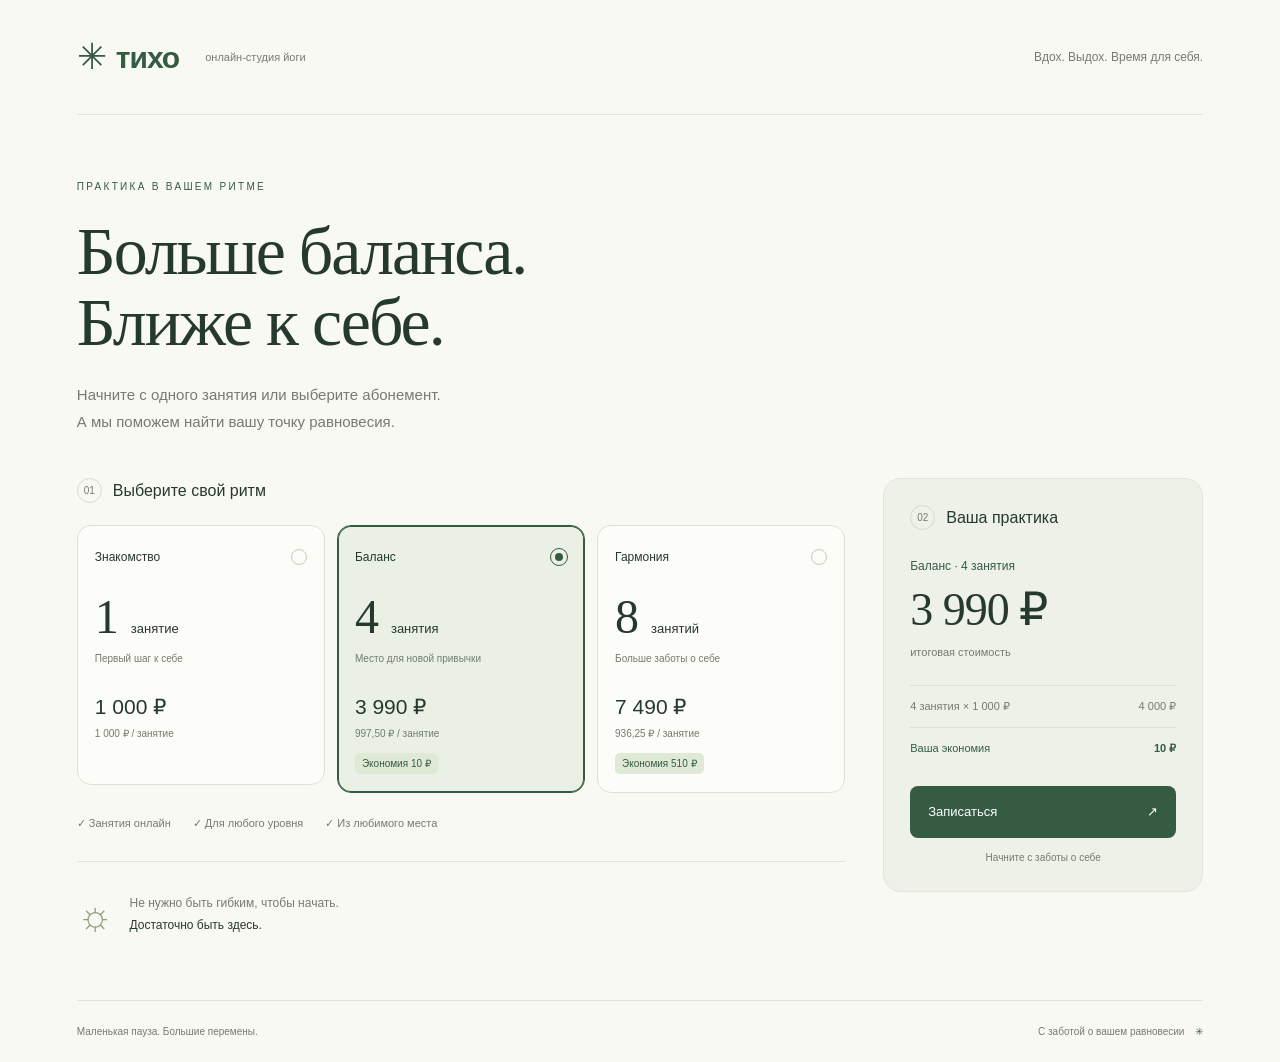
==== index.html @ 201ab8f9 "Initial working version of yoga calculator" ====
<!doctype html>
<html lang="ru">
<head>
  <meta charset="UTF-8">
  <meta name="viewport" content="width=device-width, initial-scale=1">
  <meta name="description" content="Выберите свой ритм практики в онлайн-студии йоги Тихо. Рассчитайте стоимость занятий и экономию по абонементу.">
  <title>Тихо — стоимость занятий йогой</title>
  <link rel="stylesheet" href="style.css">
  <script src="script.js" defer></script>
</head>
<body style="margin:0">
<!-- Калькулятор: все элементы и стили ограничены контейнером .yoga-cost. -->
<section class="yoga-cost" aria-label="Калькулятор стоимости занятий йогой">
  <header class="yc-header"><a class="yc-brand" href="#yoga-plans" aria-label="Тихо — онлайн-студия йоги"><span class="yc-mark" aria-hidden="true">✳</span> тихо<span class="yc-brand-note">онлайн-студия йоги</span></a><span class="yc-header-note">Вдох. Выдох. Время для себя.</span></header>
  <main class="yc-main">
    <div class="yc-intro"><span class="yc-eyebrow">ПРАКТИКА В ВАШЕМ РИТМЕ</span><h1 class="yc-title">Больше баланса.<br>Ближе к себе.</h1><p class="yc-lead">Начните с одного занятия или выберите абонемент.<br>А мы поможем найти вашу точку равновесия.</p></div>
    <div class="yc-layout" id="yoga-plans">
      <div class="yc-options">
        <div class="yc-step"><span class="yc-step-number">01</span><h2 class="yc-heading">Выберите свой ритм</h2></div>
        <!-- Нативные радиокнопки поддерживают Tab, стрелки и пробел. -->
        <fieldset class="yc-fieldset"><legend class="yc-sr">Количество занятий</legend>
          <label class="yc-plan"><input type="radio" name="yoga-plan" value="1"><span class="yc-plan-body"><span class="yc-plan-top"><span class="yc-plan-name">Знакомство</span><span class="yc-radio" aria-hidden="true"></span></span><span class="yc-count">1 <span>занятие</span></span><span class="yc-plan-desc">Первый шаг к себе</span><span class="yc-plan-price">1 000 ₽</span><span class="yc-unit">1 000 ₽ / занятие</span></span></label>
          <label class="yc-plan"><input type="radio" name="yoga-plan" value="4" checked><span class="yc-plan-body"><span class="yc-plan-top"><span class="yc-plan-name">Баланс</span><span class="yc-radio" aria-hidden="true"></span></span><span class="yc-count">4 <span>занятия</span></span><span class="yc-plan-desc">Место для новой привычки</span><span class="yc-plan-price">3 990 ₽</span><span class="yc-unit">997,50 ₽ / занятие</span><span class="yc-saving-tag">Экономия 10 ₽</span></span></label>
          <label class="yc-plan"><input type="radio" name="yoga-plan" value="8"><span class="yc-plan-body"><span class="yc-plan-top"><span class="yc-plan-name">Гармония</span><span class="yc-radio" aria-hidden="true"></span></span><span class="yc-count">8 <span>занятий</span></span><span class="yc-plan-desc">Больше заботы о себе</span><span class="yc-plan-price">7 490 ₽</span><span class="yc-unit">936,25 ₽ / занятие</span><span class="yc-saving-tag">Экономия 510 ₽</span></span></label>
        </fieldset>
        <div class="yc-benefits"><span>✓ Занятия онлайн</span><span>✓ Для любого уровня</span><span>✓ Из любимого места</span></div>
        <div class="yc-note"><span class="yc-note-symbol" aria-hidden="true">☼</span><p>Не нужно быть гибким, чтобы начать.<br><strong>Достаточно быть здесь.</strong></p></div>
      </div>
      <!-- Итог обновляется автоматически и объявляется экранным диктором. -->
      <aside class="yc-summary" aria-label="Ваш выбор"><div class="yc-step"><span class="yc-step-number">02</span><h2 class="yc-heading">Ваша практика</h2></div><div class="yc-live" aria-live="polite" aria-atomic="true"><p class="yc-selected" data-selected>Баланс · 4 занятия</p><div class="yc-total" data-total>3 990 ₽</div><p class="yc-total-caption">итоговая стоимость</p><div class="yc-breakdown"><span data-breakdown>4 занятия × 1 000 ₽</span><span data-base>4 000 ₽</span></div><div class="yc-discount" data-discount-row><span>Ваша экономия</span><strong data-discount>10 ₽</strong></div></div><button class="yc-submit" type="button">Записаться <span aria-hidden="true">↗</span></button><p class="yc-submit-note">Начните с заботы о себе</p><p class="yc-message" role="status" hidden></p></aside>
    </div>
    <noscript><p class="yc-nojs">Включите JavaScript, чтобы переключать тарифы и записаться.</p></noscript>
  </main>
  <footer class="yc-footer"><span>Маленькая пауза. Большие перемены.</span><span>С заботой о вашем равновесии <span aria-hidden="true">✳</span></span></footer>
</section>
</body>
</html>
---- style.css ----
/* Изолированные стили: не затрагивают другие блоки, в том числе в Tilda. */
.yoga-cost, .yoga-cost * { box-sizing: border-box; }
.yoga-cost { --yc-green:#355c42; --yc-ink:#26392e; --yc-muted:#747c71; margin:0; background:#f8f9f3; color:var(--yc-ink); font-family:Arial,Helvetica,sans-serif; font-size:16px; line-height:1.5; padding:0 clamp(20px,6vw,96px); min-height:100vh; }
.yoga-cost .yc-header { display:flex; justify-content:space-between; align-items:center; padding:30px 0; border-bottom:1px solid #e0e5d9; gap:20px; }
.yoga-cost .yc-brand { display:flex; align-items:center; flex-wrap:wrap; gap:10px; color:var(--yc-green); text-decoration:none; font-size:30px; font-weight:600; letter-spacing:-1px; }
.yoga-cost .yc-mark { font-size:36px; font-weight:400; }
.yoga-cost .yc-brand-note { font-size:11px; letter-spacing:0; font-weight:400; margin-left:16px; color:var(--yc-muted); }
.yoga-cost .yc-header-note { color:var(--yc-muted); font-size:12px; }
.yoga-cost .yc-main { max-width:1200px; margin:auto; padding:58px 0 55px; }
.yoga-cost .yc-intro { margin-bottom:43px; }
.yoga-cost .yc-eyebrow { font-size:10px; letter-spacing:2.3px; color:var(--yc-green); }
.yoga-cost .yc-title { font-family:Georgia,'Times New Roman',serif; font-size:clamp(42px,5.3vw,72px); font-weight:400; line-height:1.05; letter-spacing:-2px; margin:19px 0 23px; }
.yoga-cost .yc-lead { font-size:15px; line-height:1.8; color:var(--yc-muted); margin:0; }
.yoga-cost .yc-layout { display:grid; grid-template-columns:minmax(0,1fr) 320px; gap:38px; align-items:start; }
.yoga-cost .yc-step { display:flex; align-items:center; gap:11px; margin-bottom:22px; }
.yoga-cost .yc-step-number { font-size:10px; color:var(--yc-muted); border:1px solid #d4dccb; border-radius:50%; width:25px; height:25px; display:grid; place-items:center; }
.yoga-cost .yc-heading { font-size:16px; font-weight:500; margin:0; }
.yoga-cost .yc-fieldset { display:grid; grid-template-columns:repeat(3,minmax(0,1fr)); gap:12px; padding:0; margin:0; border:0; min-width:0; }
.yoga-cost .yc-plan { position:relative; display:block; cursor:pointer; min-width:0; }
.yoga-cost .yc-plan input, .yoga-cost .yc-sr { position:absolute; width:1px; height:1px; padding:0; margin:-1px; overflow:hidden; clip-path:inset(50%); white-space:nowrap; border:0; }
.yoga-cost .yc-plan-body { display:flex; flex-direction:column; min-height:260px; border:1px solid #dce1d5; border-radius:14px; padding:22px 17px 18px; background:#fcfcf8; transition:background .25s,border-color .25s,box-shadow .25s,transform .25s; }
.yoga-cost .yc-plan:hover .yc-plan-body { border-color:#7f9c7d; transform:translateY(-3px); }
.yoga-cost .yc-plan input:checked + .yc-plan-body { border-color:var(--yc-green); background:#eaf0e3; box-shadow:inset 0 0 0 1px var(--yc-green); }
.yoga-cost .yc-plan input:focus-visible + .yc-plan-body { outline:3px solid #87a47c; outline-offset:4px; }
.yoga-cost .yc-plan-top { display:flex; justify-content:space-between; align-items:center; gap:5px; }
.yoga-cost .yc-plan-name { font-size:12px; }
.yoga-cost .yc-radio { width:16px; height:16px; border:1px solid #c6cdbd; border-radius:50%; flex-shrink:0; }
.yoga-cost .yc-plan input:checked + .yc-plan-body .yc-radio { background:var(--yc-green); border:4px solid #eaf0e3; outline:1px solid var(--yc-green); }
.yoga-cost .yc-count { font-family:Georgia,serif; font-size:48px; line-height:1.2; margin-top:22px; white-space:nowrap; }
.yoga-cost .yc-count span { font-family:Arial,sans-serif; font-size:13px; }
.yoga-cost .yc-plan-desc { font-size:10px; color:var(--yc-muted); margin-top:5px; }
.yoga-cost .yc-plan-price { font-size:21px; margin-top:25px; }
.yoga-cost .yc-unit { font-size:10px; color:var(--yc-muted); margin-top:3px; }
.yoga-cost .yc-saving-tag { align-self:flex-start; color:var(--yc-green); font-size:10px; background:#dfe9d6; padding:3px 7px; border-radius:5px; margin-top:12px; }
.yoga-cost .yc-benefits { display:flex; flex-wrap:wrap; gap:12px 22px; font-size:11px; color:var(--yc-muted); margin-top:22px; }
.yoga-cost .yc-note { display:flex; gap:16px; align-items:center; border-top:1px solid #e0e5d9; margin-top:30px; padding-top:23px; }
.yoga-cost .yc-note-symbol { font-size:40px; color:#8d9f7b; }
.yoga-cost .yc-note p { font-size:12px; color:var(--yc-muted); margin:0; line-height:1.8; }
.yoga-cost .yc-note strong { font-weight:400; color:var(--yc-ink); }
.yoga-cost .yc-summary { background:#eef1e8; padding:26px; border-radius:18px; border:1px solid #e1e6d9; }
.yoga-cost .yc-selected { font-size:12px; margin:27px 0 7px; color:var(--yc-green); }
.yoga-cost .yc-total { font-family:Georgia,serif; font-size:46px; line-height:1.2; letter-spacing:-1px; font-variant-numeric:tabular-nums; }
.yoga-cost .yc-total-caption { color:var(--yc-muted); font-size:11px; margin:6px 0 25px; }
.yoga-cost .yc-breakdown, .yoga-cost .yc-discount { display:flex; justify-content:space-between; gap:10px; font-size:11px; padding:12px 0; border-top:1px solid #dce2d3; }
.yoga-cost .yc-breakdown { color:var(--yc-muted); }
.yoga-cost .yc-discount { color:var(--yc-green); }
.yoga-cost .yc-submit { display:flex; justify-content:space-between; width:100%; margin-top:18px; border:0; border-radius:8px; padding:16px 18px; background:var(--yc-green); color:white; font:inherit; font-size:13px; cursor:pointer; transition:background .2s,transform .2s; }
.yoga-cost .yc-submit:hover { background:#264b33; transform:translateY(-2px); }
.yoga-cost .yc-submit:focus-visible, .yoga-cost .yc-brand:focus-visible { outline:3px solid #87a47c; outline-offset:4px; }
.yoga-cost .yc-submit-note { text-align:center; font-size:10px; color:var(--yc-muted); margin:12px 0 0; }
.yoga-cost .yc-message { margin:16px 0 0; font-size:12px; line-height:1.7; }
.yoga-cost [hidden] { display:none !important; }
.yoga-cost .yc-footer { border-top:1px solid #e0e5d9; padding:23px 0; display:flex; justify-content:space-between; gap:15px; font-size:10px; color:var(--yc-muted); }
.yoga-cost .yc-footer span span { margin-left:8px; color:var(--yc-green); }
/* Адаптивная компоновка и уважение системной настройки анимации. */
@media (max-width:1000px) { .yoga-cost .yc-layout { grid-template-columns:minmax(0,1fr) 280px; gap:20px; } .yoga-cost .yc-plan-body { padding:18px 12px; } }
@media (max-width:800px) { .yoga-cost .yc-layout { grid-template-columns:1fr; gap:28px; } .yoga-cost .yc-summary { max-width:none; } .yoga-cost .yc-header-note { display:none; } .yoga-cost .yc-main { padding-top:38px; } }
@media (max-width:480px) { .yoga-cost .yc-brand-note { margin-left:5px; font-size:10px; } .yoga-cost .yc-fieldset { grid-template-columns:1fr; gap:12px; } .yoga-cost .yc-plan-body { min-height:0; padding:20px; } .yoga-cost .yc-count { margin-top:10px; font-size:38px; } .yoga-cost .yc-plan-price { margin-top:15px; } .yoga-cost .yc-footer { flex-direction:column; gap:6px; } .yoga-cost .yc-lead br { display:none; } }
@media (prefers-reduced-motion:reduce) { .yoga-cost .yc-plan-body, .yoga-cost .yc-submit { transition:none; } }
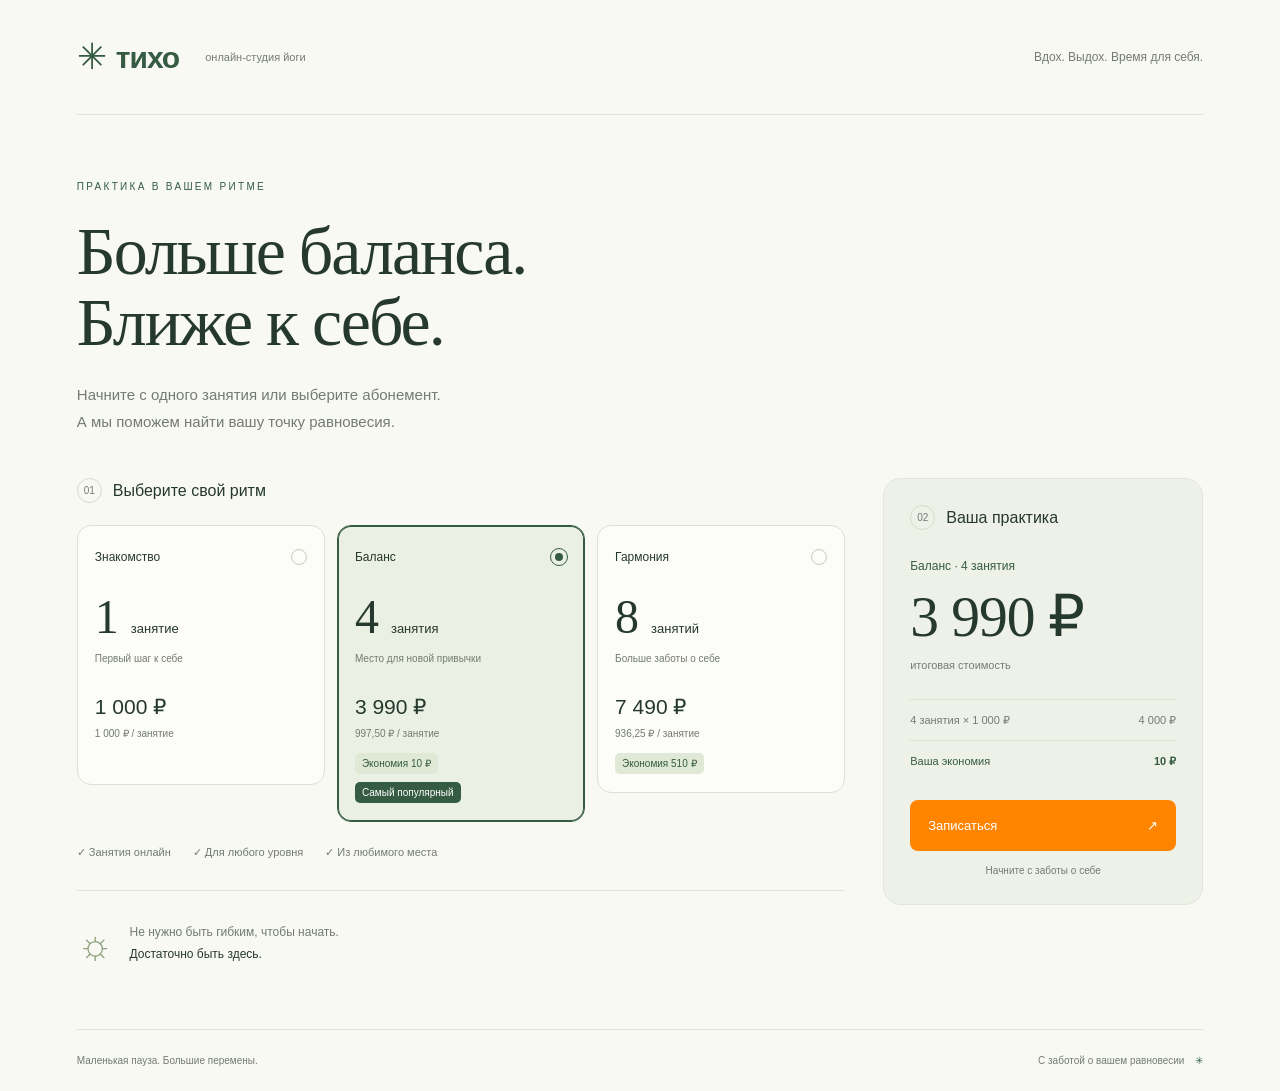
==== commit 81489049: "Update yoga calculator design" ====
--- a/index.html
+++ b/index.html
@@ -20,7 +20,7 @@
         <!-- Нативные радиокнопки поддерживают Tab, стрелки и пробел. -->
         <fieldset class="yc-fieldset"><legend class="yc-sr">Количество занятий</legend>
           <label class="yc-plan"><input type="radio" name="yoga-plan" value="1"><span class="yc-plan-body"><span class="yc-plan-top"><span class="yc-plan-name">Знакомство</span><span class="yc-radio" aria-hidden="true"></span></span><span class="yc-count">1 <span>занятие</span></span><span class="yc-plan-desc">Первый шаг к себе</span><span class="yc-plan-price">1 000 ₽</span><span class="yc-unit">1 000 ₽ / занятие</span></span></label>
-          <label class="yc-plan"><input type="radio" name="yoga-plan" value="4" checked><span class="yc-plan-body"><span class="yc-plan-top"><span class="yc-plan-name">Баланс</span><span class="yc-radio" aria-hidden="true"></span></span><span class="yc-count">4 <span>занятия</span></span><span class="yc-plan-desc">Место для новой привычки</span><span class="yc-plan-price">3 990 ₽</span><span class="yc-unit">997,50 ₽ / занятие</span><span class="yc-saving-tag">Экономия 10 ₽</span></span></label>
+          <label class="yc-plan"><input type="radio" name="yoga-plan" value="4" checked><span class="yc-plan-body"><span class="yc-plan-top"><span class="yc-plan-name">Баланс</span><span class="yc-radio" aria-hidden="true"></span></span><span class="yc-count">4 <span>занятия</span></span><span class="yc-plan-desc">Место для новой привычки</span><span class="yc-plan-price">3 990 ₽</span><span class="yc-unit">997,50 ₽ / занятие</span><span class="yc-saving-tag">Экономия 10 ₽</span><span class="yc-popular-tag">Самый популярный</span></span></label>
           <label class="yc-plan"><input type="radio" name="yoga-plan" value="8"><span class="yc-plan-body"><span class="yc-plan-top"><span class="yc-plan-name">Гармония</span><span class="yc-radio" aria-hidden="true"></span></span><span class="yc-count">8 <span>занятий</span></span><span class="yc-plan-desc">Больше заботы о себе</span><span class="yc-plan-price">7 490 ₽</span><span class="yc-unit">936,25 ₽ / занятие</span><span class="yc-saving-tag">Экономия 510 ₽</span></span></label>
         </fieldset>
         <div class="yc-benefits"><span>✓ Занятия онлайн</span><span>✓ Для любого уровня</span><span>✓ Из любимого места</span></div>
--- a/style.css
+++ b/style.css
@@ -32,6 +32,7 @@
 .yoga-cost .yc-plan-price { font-size:21px; margin-top:25px; }
 .yoga-cost .yc-unit { font-size:10px; color:var(--yc-muted); margin-top:3px; }
 .yoga-cost .yc-saving-tag { align-self:flex-start; color:var(--yc-green); font-size:10px; background:#dfe9d6; padding:3px 7px; border-radius:5px; margin-top:12px; }
+.yoga-cost .yc-popular-tag { align-self:flex-start; font-size:10px; color:white; background:var(--yc-green); padding:3px 7px; border-radius:5px; margin-top:8px; }
 .yoga-cost .yc-benefits { display:flex; flex-wrap:wrap; gap:12px 22px; font-size:11px; color:var(--yc-muted); margin-top:22px; }
 .yoga-cost .yc-note { display:flex; gap:16px; align-items:center; border-top:1px solid #e0e5d9; margin-top:30px; padding-top:23px; }
 .yoga-cost .yc-note-symbol { font-size:40px; color:#8d9f7b; }
@@ -39,13 +40,13 @@
 .yoga-cost .yc-note strong { font-weight:400; color:var(--yc-ink); }
 .yoga-cost .yc-summary { background:#eef1e8; padding:26px; border-radius:18px; border:1px solid #e1e6d9; }
 .yoga-cost .yc-selected { font-size:12px; margin:27px 0 7px; color:var(--yc-green); }
-.yoga-cost .yc-total { font-family:Georgia,serif; font-size:46px; line-height:1.2; letter-spacing:-1px; font-variant-numeric:tabular-nums; }
+.yoga-cost .yc-total { font-family:Georgia,serif; font-size:57.5px; line-height:1.2; letter-spacing:-1px; font-variant-numeric:tabular-nums; }
 .yoga-cost .yc-total-caption { color:var(--yc-muted); font-size:11px; margin:6px 0 25px; }
 .yoga-cost .yc-breakdown, .yoga-cost .yc-discount { display:flex; justify-content:space-between; gap:10px; font-size:11px; padding:12px 0; border-top:1px solid #dce2d3; }
 .yoga-cost .yc-breakdown { color:var(--yc-muted); }
 .yoga-cost .yc-discount { color:var(--yc-green); }
-.yoga-cost .yc-submit { display:flex; justify-content:space-between; width:100%; margin-top:18px; border:0; border-radius:8px; padding:16px 18px; background:var(--yc-green); color:white; font:inherit; font-size:13px; cursor:pointer; transition:background .2s,transform .2s; }
-.yoga-cost .yc-submit:hover { background:#264b33; transform:translateY(-2px); }
+.yoga-cost .yc-submit { display:flex; justify-content:space-between; width:100%; margin-top:18px; border:0; border-radius:8px; padding:16px 18px; background:#FF8500; color:white; font:inherit; font-size:13px; cursor:pointer; transition:background .2s,transform .2s; }
+.yoga-cost .yc-submit:hover { background:#FF8500; transform:translateY(-2px); }
 .yoga-cost .yc-submit:focus-visible, .yoga-cost .yc-brand:focus-visible { outline:3px solid #87a47c; outline-offset:4px; }
 .yoga-cost .yc-submit-note { text-align:center; font-size:10px; color:var(--yc-muted); margin:12px 0 0; }
 .yoga-cost .yc-message { margin:16px 0 0; font-size:12px; line-height:1.7; }
